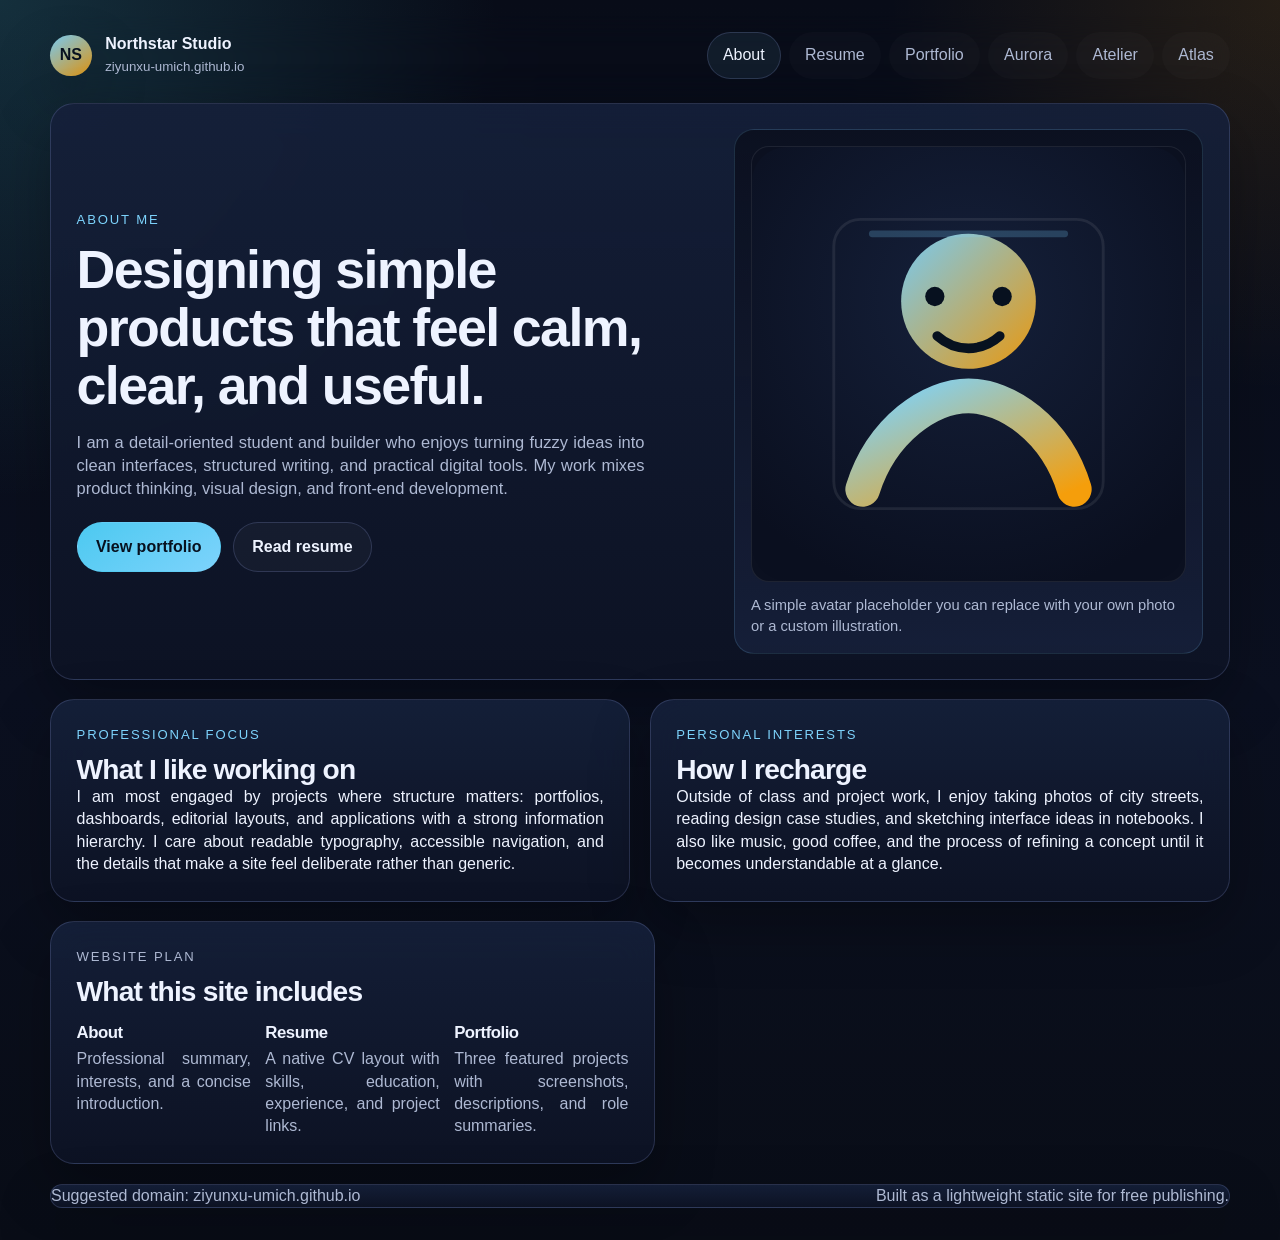
==== index.html @ fbe8fe54 "Build personal website for GitHub Pages" ====
<!doctype html>
<html lang="en">
  <head>
    <meta charset="UTF-8" />
    <meta name="viewport" content="width=device-width, initial-scale=1.0" />
    <meta
      name="description"
      content="Northstar Studio is a personal website with an about page, a native resume, and a curated portfolio of projects."
    />
    <title>Northstar Studio | About</title>
    <link rel="stylesheet" href="styles.css" />
    <script defer src="script.js"></script>
  </head>
  <body>
    <div class="page-shell">
      <header class="site-header">
        <a class="brand" href="index.html">
          <span class="brand-mark">NS</span>
          <span>
            <strong>Northstar Studio</strong>
            <small>ziyunxu-umich.github.io</small>
          </span>
        </a>
        <nav class="site-nav" aria-label="Primary">
          <a href="index.html" data-page="home">About</a>
          <a href="resume.html" data-page="resume">Resume</a>
          <a href="projects.html" data-page="projects">Portfolio</a>
          <a href="projects/aurora.html" data-page="aurora">Aurora</a>
          <a href="projects/atelier.html" data-page="atelier">Atelier</a>
          <a href="projects/atlas.html" data-page="atlas">Atlas</a>
        </nav>
      </header>

      <main>
        <section class="hero card">
          <div class="hero-copy">
            <p class="eyebrow">About me</p>
            <h1>Designing simple products that feel calm, clear, and useful.</h1>
            <p class="lede">
              I am a detail-oriented student and builder who enjoys turning fuzzy ideas into
              clean interfaces, structured writing, and practical digital tools. My work mixes
              product thinking, visual design, and front-end development.
            </p>
            <div class="hero-actions">
              <a class="button button-primary" href="projects.html">View portfolio</a>
              <a class="button button-secondary" href="resume.html">Read resume</a>
            </div>
          </div>
          <figure class="profile-card">
            <img src="assets/avatar.svg" alt="Abstract avatar illustration" />
            <figcaption>
              A simple avatar placeholder you can replace with your own photo or a custom illustration.
            </figcaption>
          </figure>
        </section>

        <section class="content-grid">
          <article class="card narrow-copy">
            <p class="eyebrow">Professional focus</p>
            <h2>What I like working on</h2>
            <p>
              I am most engaged by projects where structure matters: portfolios, dashboards,
              editorial layouts, and applications with a strong information hierarchy. I care about
              readable typography, accessible navigation, and the details that make a site feel
              deliberate rather than generic.
            </p>
          </article>
          <article class="card narrow-copy">
            <p class="eyebrow">Personal interests</p>
            <h2>How I recharge</h2>
            <p>
              Outside of class and project work, I enjoy taking photos of city streets, reading
              design case studies, and sketching interface ideas in notebooks. I also like music,
              good coffee, and the process of refining a concept until it becomes understandable at
              a glance.
            </p>
          </article>
        </section>

        <section class="card narrow-copy feature-band">
          <p class="eyebrow">Website plan</p>
          <h2>What this site includes</h2>
          <div class="split-list">
            <div>
              <h3>About</h3>
              <p>Professional summary, interests, and a concise introduction.</p>
            </div>
            <div>
              <h3>Resume</h3>
              <p>A native CV layout with skills, education, experience, and project links.</p>
            </div>
            <div>
              <h3>Portfolio</h3>
              <p>Three featured projects with screenshots, descriptions, and role summaries.</p>
            </div>
          </div>
        </section>
      </main>

      <footer class="site-footer">
        <p>Suggested domain: ziyunxu-umich.github.io</p>
        <p>Built as a lightweight static site for free publishing.</p>
      </footer>
    </div>
  </body>
</html>
---- styles.css ----
:root {
  color-scheme: dark;
  --bg: #0b1020;
  --bg-soft: #11182d;
  --surface: rgba(16, 24, 45, 0.88);
  --surface-strong: #15203a;
  --border: rgba(164, 185, 255, 0.18);
  --text: #eef3ff;
  --muted: #aeb9d3;
  --accent: #7dd3fc;
  --accent-strong: #4cc9f0;
  --accent-warm: #f59e0b;
  --shadow: 0 24px 60px rgba(0, 0, 0, 0.28);
  --radius: 24px;
  --radius-sm: 16px;
  font-family: "Aptos", "Segoe UI", "Helvetica Neue", Arial, sans-serif;
}

* {
  box-sizing: border-box;
}

html {
  scroll-behavior: smooth;
}

body {
  margin: 0;
  min-height: 100vh;
  color: var(--text);
  background:
    radial-gradient(circle at top left, rgba(77, 208, 225, 0.18), transparent 28%),
    radial-gradient(circle at top right, rgba(245, 158, 11, 0.12), transparent 22%),
    linear-gradient(180deg, #080c18 0%, var(--bg) 56%, #090d17 100%);
  line-height: 1.4;
  text-rendering: optimizeLegibility;
}

img {
  display: block;
  max-width: 100%;
}

a {
  color: inherit;
  text-decoration: none;
}

p {
  margin: 0;
  text-align: justify;
  text-justify: inter-word;
}

h1,
h2,
h3,
.eyebrow,
.site-nav,
.brand,
.button {
  text-align: left;
}

h1,
h2,
h3 {
  margin: 0;
  line-height: 1.08;
  letter-spacing: -0.03em;
}

h1 {
  font-size: clamp(2.6rem, 4.2vw, 4.8rem);
}

h2 {
  font-size: clamp(1.45rem, 2.2vw, 2.1rem);
}

h3 {
  font-size: 1.05rem;
}

.page-shell {
  width: min(1180px, calc(100% - 2rem));
  margin: 0 auto;
  padding: 1rem 0 2rem;
}

.site-header,
.card,
.site-footer {
  backdrop-filter: blur(18px);
}

.site-header {
  display: grid;
  gap: 1rem;
  grid-template-columns: repeat(2, minmax(0, 1fr));
  align-items: center;
  padding: 1rem 0 1.5rem;
}

.brand {
  display: inline-flex;
  align-items: center;
  gap: 0.85rem;
}

.brand strong {
  display: block;
  font-size: 1rem;
}

.brand small {
  color: var(--muted);
}

.brand-mark {
  width: 2.6rem;
  height: 2.6rem;
  display: grid;
  place-items: center;
  border-radius: 50%;
  background: linear-gradient(145deg, rgba(125, 211, 252, 0.95), rgba(245, 158, 11, 0.9));
  color: #07111f;
  font-weight: 800;
  box-shadow: var(--shadow);
}

.site-nav {
  display: flex;
  flex-wrap: wrap;
  justify-content: flex-end;
  gap: 0.5rem;
}

.site-nav a {
  padding: 0.7rem 0.95rem;
  border: 1px solid transparent;
  border-radius: 999px;
  color: var(--muted);
  background: rgba(255, 255, 255, 0.02);
}

.site-nav a:hover,
.site-nav a[aria-current="page"] {
  color: var(--text);
  border-color: var(--border);
  background: rgba(125, 211, 252, 0.08);
}

main {
  display: grid;
  gap: 1.2rem;
}

.card,
.site-footer {
  border: 1px solid var(--border);
  border-radius: var(--radius);
  background: linear-gradient(180deg, rgba(21, 32, 58, 0.92), rgba(13, 19, 36, 0.96));
  box-shadow: var(--shadow);
}

.card {
  padding: clamp(1.1rem, 2vw, 1.7rem);
}

.eyebrow {
  margin-bottom: 0.7rem;
  color: var(--accent);
  font-size: 0.82rem;
  letter-spacing: 0.14em;
  text-transform: uppercase;
}

.lede {
  margin-top: 1rem;
  color: var(--muted);
  max-width: 62ch;
  font-size: 1.03rem;
}

.hero,
.hero-detail {
  display: grid;
  gap: 1.4rem;
  align-items: center;
}

.hero {
  grid-template-columns: 1.15fr 0.85fr;
}

.hero-actions {
  display: flex;
  flex-wrap: wrap;
  gap: 0.75rem;
  margin-top: 1.4rem;
}

.button {
  display: inline-flex;
  align-items: center;
  justify-content: center;
  min-height: 2.95rem;
  padding: 0.8rem 1.15rem;
  border-radius: 999px;
  border: 1px solid transparent;
  font-weight: 700;
}

.button-primary {
  background: linear-gradient(145deg, var(--accent-strong), var(--accent));
  color: #07111f;
}

.button-secondary {
  border-color: var(--border);
  color: var(--text);
  background: rgba(255, 255, 255, 0.03);
}

.profile-card {
  margin: 0;
  padding: 1rem;
  border-radius: calc(var(--radius) - 4px);
  background: linear-gradient(180deg, rgba(10, 14, 28, 0.82), rgba(22, 31, 57, 0.95));
  border: 1px solid rgba(125, 211, 252, 0.16);
}

.profile-card img,
.project-card img,
.project-detail img {
  border-radius: 18px;
  border: 1px solid rgba(255, 255, 255, 0.08);
  background: #0b1020;
}

.profile-card figcaption {
  margin-top: 0.85rem;
  color: var(--muted);
  font-size: 0.92rem;
}

.content-grid,
.detail-grid,
.resume-layout,
.project-grid {
  display: grid;
  gap: 1.2rem;
}

.content-grid {
  grid-template-columns: repeat(2, minmax(0, 1fr));
}

.narrow-copy {
  max-width: 68ch;
}

.feature-band .split-list,
.tag-grid,
.timeline,
.project-links {
  display: grid;
  gap: 0.9rem;
}

.feature-band .split-list {
  grid-template-columns: repeat(3, minmax(0, 1fr));
  margin-top: 1rem;
}

.feature-band h3,
.timeline h3,
.project-links strong {
  margin-bottom: 0.4rem;
}

.feature-band p,
.timeline p,
.project-links span {
  color: var(--muted);
}

.resume-header {
  display: grid;
  grid-template-columns: minmax(0, 1.3fr) minmax(0, 0.7fr);
  gap: 1.2rem;
  align-items: start;
}

.resume-meta {
  display: grid;
  gap: 0.75rem;
  padding: 1rem;
  border-radius: 18px;
  background: rgba(255, 255, 255, 0.03);
  border: 1px solid rgba(255, 255, 255, 0.06);
  color: var(--muted);
}

.resume-layout {
  grid-template-columns: repeat(2, minmax(0, 1fr));
}

.wide-span {
  grid-column: 1 / -1;
}

.tag-grid {
  grid-template-columns: repeat(4, minmax(0, 1fr));
  margin-top: 1rem;
}

.tag-grid span {
  padding: 0.85rem 0.95rem;
  border-radius: 999px;
  background: rgba(255, 255, 255, 0.04);
  border: 1px solid rgba(255, 255, 255, 0.06);
  text-align: center;
  color: var(--text);
}

.timeline {
  margin-top: 1rem;
}

.timeline-meta {
  margin: 0.15rem 0 0.55rem;
  color: var(--accent);
  font-size: 0.94rem;
}

.project-links {
  grid-template-columns: repeat(3, minmax(0, 1fr));
  margin-top: 1rem;
}

.project-links a {
  display: grid;
  gap: 0.35rem;
  padding: 1rem;
  border-radius: 18px;
  border: 1px solid rgba(255, 255, 255, 0.07);
  background: rgba(255, 255, 255, 0.03);
}

.project-grid {
  grid-template-columns: repeat(3, minmax(0, 1fr));
}

.project-card {
  display: grid;
  gap: 1rem;
}

.project-card p {
  color: var(--muted);
  margin: 0.8rem 0 1.1rem;
}

.project-detail {
  grid-template-columns: minmax(0, 0.95fr) minmax(0, 1.05fr);
}

.detail-grid {
  grid-template-columns: repeat(3, minmax(0, 1fr));
}

.site-footer {
  margin-top: 1.2rem;
  display: flex;
  flex-wrap: wrap;
  justify-content: space-between;
  gap: 0.75rem 1rem;
  color: var(--muted);
}

@media (max-width: 980px) {
  .site-header,
  .hero,
  .hero-detail,
  .resume-header,
  .content-grid,
  .resume-layout,
  .project-grid,
  .detail-grid,
  .feature-band .split-list,
  .project-links,
  .tag-grid {
    grid-template-columns: 1fr;
  }

  .site-nav {
    justify-content: flex-start;
  }

  .wide-span {
    grid-column: auto;
  }

  .project-detail img {
    order: -1;
  }
}

@media (max-width: 640px) {
  .page-shell {
    width: min(100% - 1rem, 1180px);
  }

  .site-nav a {
    padding: 0.62rem 0.8rem;
  }

  .card {
    padding: 1rem;
  }

  p {
    line-height: 1.38;
  }
}
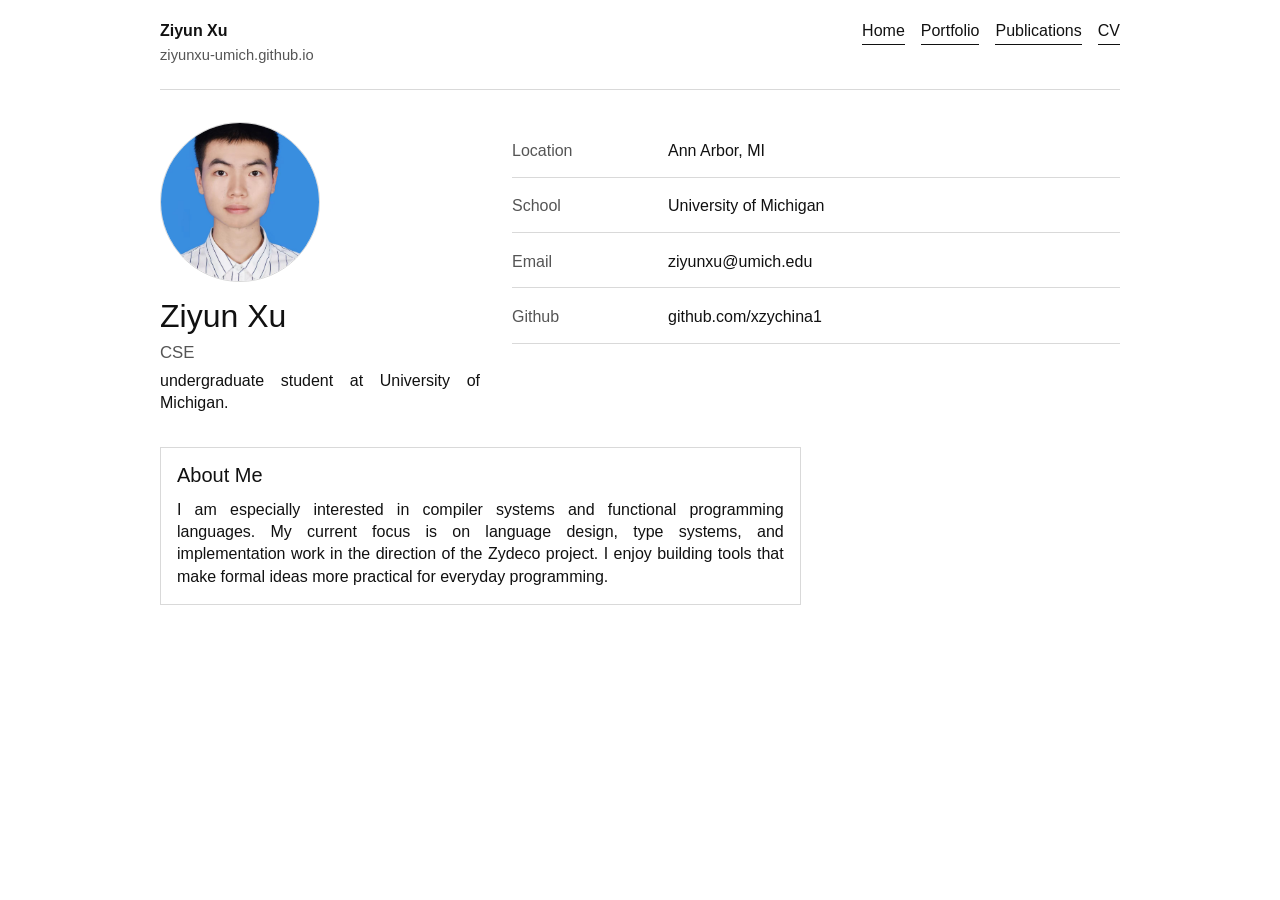
==== commit 94ded636: "Update site to profile and portfolio layout" ====
--- a/index.html
+++ b/index.html
@@ -3,104 +3,70 @@
   <head>
     <meta charset="UTF-8" />
     <meta name="viewport" content="width=device-width, initial-scale=1.0" />
-    <meta
-      name="description"
-      content="Northstar Studio is a personal website with an about page, a native resume, and a curated portfolio of projects."
-    />
-    <title>Northstar Studio | About</title>
+    <meta name="description" content="Ziyun Xu GitHub-style profile page." />
+    <title>Ziyun Xu | Home</title>
     <link rel="stylesheet" href="styles.css" />
     <script defer src="script.js"></script>
   </head>
   <body>
     <div class="page-shell">
       <header class="site-header">
-        <a class="brand" href="index.html">
-          <span class="brand-mark">NS</span>
-          <span>
-            <strong>Northstar Studio</strong>
-            <small>ziyunxu-umich.github.io</small>
-          </span>
-        </a>
+        <div class="brand">
+          <strong>Ziyun Xu</strong>
+          <span>ziyunxu-umich.github.io</span>
+        </div>
         <nav class="site-nav" aria-label="Primary">
-          <a href="index.html" data-page="home">About</a>
-          <a href="resume.html" data-page="resume">Resume</a>
-          <a href="projects.html" data-page="projects">Portfolio</a>
-          <a href="projects/aurora.html" data-page="aurora">Aurora</a>
-          <a href="projects/atelier.html" data-page="atelier">Atelier</a>
-          <a href="projects/atlas.html" data-page="atlas">Atlas</a>
+          <a href="index.html" aria-current="page">Home</a>
+          <a href="portfolio/index.html">Portfolio</a>
+          <a href="publications/index.html">Publications</a>
+          <a href="cv/index.html">CV</a>
         </nav>
       </header>
 
-      <main>
-        <section class="hero card">
-          <div class="hero-copy">
-            <p class="eyebrow">About me</p>
-            <h1>Designing simple products that feel calm, clear, and useful.</h1>
-            <p class="lede">
-              I am a detail-oriented student and builder who enjoys turning fuzzy ideas into
-              clean interfaces, structured writing, and practical digital tools. My work mixes
-              product thinking, visual design, and front-end development.
-            </p>
-            <div class="hero-actions">
-              <a class="button button-primary" href="projects.html">View portfolio</a>
-              <a class="button button-secondary" href="resume.html">Read resume</a>
-            </div>
+      <main class="profile-layout">
+        <aside class="profile-card">
+          <div class="profile-avatar">
+            <img src="微信图片_20260513203422_10_657.jpg" alt="Ziyun Xu profile photo" />
           </div>
-          <figure class="profile-card">
-            <img src="assets/avatar.svg" alt="Abstract avatar illustration" />
-            <figcaption>
-              A simple avatar placeholder you can replace with your own photo or a custom illustration.
-            </figcaption>
-          </figure>
+          <div class="profile-summary">
+            <h1>Ziyun Xu</h1>
+            <p class="profile-role">CSE</p>
+            <p>undergraduate student at University of Michigan.</p>
+          </div>
+        </aside>
+
+        <section class="profile-details" aria-label="Profile details">
+          <div class="profile-row">
+            <span>Location</span>
+            <span>Ann Arbor, MI</span>
+          </div>
+          <div class="profile-row">
+            <span>School</span>
+            <span>University of Michigan</span>
+          </div>
+          <div class="profile-row">
+            <span>Email</span>
+            <a href="mailto:ziyunxu@umich.edu">ziyunxu@umich.edu</a>
+          </div>
+          <div class="profile-row">
+            <span>Github</span>
+            <a href="https://github.com/xzychina1" target="_blank" rel="noreferrer">
+              github.com/xzychina1
+            </a>
+          </div>
         </section>
 
-        <section class="content-grid">
-          <article class="card narrow-copy">
-            <p class="eyebrow">Professional focus</p>
-            <h2>What I like working on</h2>
-            <p>
-              I am most engaged by projects where structure matters: portfolios, dashboards,
-              editorial layouts, and applications with a strong information hierarchy. I care about
-              readable typography, accessible navigation, and the details that make a site feel
-              deliberate rather than generic.
-            </p>
-          </article>
-          <article class="card narrow-copy">
-            <p class="eyebrow">Personal interests</p>
-            <h2>How I recharge</h2>
-            <p>
-              Outside of class and project work, I enjoy taking photos of city streets, reading
-              design case studies, and sketching interface ideas in notebooks. I also like music,
-              good coffee, and the process of refining a concept until it becomes understandable at
-              a glance.
-            </p>
-          </article>
+        <section class="about-box" aria-label="About me">
+          <h2>About Me</h2>
+          <p>
+            I am especially interested in compiler systems and functional programming languages.
+            My current focus is on language design, type systems, and implementation work in the
+            direction of the Zydeco project. I enjoy building tools that make formal ideas more
+            practical for everyday programming.
+          </p>
         </section>
 
-        <section class="card narrow-copy feature-band">
-          <p class="eyebrow">Website plan</p>
-          <h2>What this site includes</h2>
-          <div class="split-list">
-            <div>
-              <h3>About</h3>
-              <p>Professional summary, interests, and a concise introduction.</p>
-            </div>
-            <div>
-              <h3>Resume</h3>
-              <p>A native CV layout with skills, education, experience, and project links.</p>
-            </div>
-            <div>
-              <h3>Portfolio</h3>
-              <p>Three featured projects with screenshots, descriptions, and role summaries.</p>
-            </div>
-          </div>
-        </section>
       </main>
-
-      <footer class="site-footer">
-        <p>Suggested domain: ziyunxu-umich.github.io</p>
-        <p>Built as a lightweight static site for free publishing.</p>
-      </footer>
     </div>
   </body>
 </html>
--- a/styles.css
+++ b/styles.css
@@ -1,19 +1,11 @@
 :root {
-  color-scheme: dark;
-  --bg: #0b1020;
-  --bg-soft: #11182d;
-  --surface: rgba(16, 24, 45, 0.88);
-  --surface-strong: #15203a;
-  --border: rgba(164, 185, 255, 0.18);
-  --text: #eef3ff;
-  --muted: #aeb9d3;
-  --accent: #7dd3fc;
-  --accent-strong: #4cc9f0;
-  --accent-warm: #f59e0b;
-  --shadow: 0 24px 60px rgba(0, 0, 0, 0.28);
-  --radius: 24px;
-  --radius-sm: 16px;
-  font-family: "Aptos", "Segoe UI", "Helvetica Neue", Arial, sans-serif;
+  color-scheme: light;
+  --bg: #ffffff;
+  --text: #111111;
+  --muted: #555555;
+  --border: #d9d9d9;
+  --panel: #ffffff;
+  font-family: Arial, Helvetica, sans-serif;
 }
 
 * {
@@ -27,18 +19,9 @@
 body {
   margin: 0;
   min-height: 100vh;
+  background: var(--bg);
   color: var(--text);
-  background:
-    radial-gradient(circle at top left, rgba(77, 208, 225, 0.18), transparent 28%),
-    radial-gradient(circle at top right, rgba(245, 158, 11, 0.12), transparent 22%),
-    linear-gradient(180deg, #080c18 0%, var(--bg) 56%, #090d17 100%);
   line-height: 1.4;
-  text-rendering: optimizeLegibility;
-}
-
-img {
-  display: block;
-  max-width: 100%;
 }
 
 a {
@@ -55,373 +38,332 @@
 h1,
 h2,
 h3,
-.eyebrow,
-.site-nav,
-.brand,
-.button {
-  text-align: left;
+p,
+a {
+  font-weight: 400;
 }
 
 h1,
 h2,
 h3 {
   margin: 0;
-  line-height: 1.08;
-  letter-spacing: -0.03em;
+  line-height: 1.15;
 }
 
 h1 {
-  font-size: clamp(2.6rem, 4.2vw, 4.8rem);
+  font-size: clamp(2rem, 4vw, 3.6rem);
 }
 
 h2 {
-  font-size: clamp(1.45rem, 2.2vw, 2.1rem);
+  font-size: 1.25rem;
+  margin-bottom: 1rem;
 }
 
 h3 {
-  font-size: 1.05rem;
+  font-size: 1rem;
+  margin-bottom: 0.4rem;
 }
 
 .page-shell {
-  width: min(1180px, calc(100% - 2rem));
+  width: min(960px, calc(100% - 2rem));
   margin: 0 auto;
-  padding: 1rem 0 2rem;
-}
-
-.site-header,
-.card,
-.site-footer {
-  backdrop-filter: blur(18px);
+  padding: 1.25rem 0 2rem;
 }
 
 .site-header {
-  display: grid;
-  gap: 1rem;
-  grid-template-columns: repeat(2, minmax(0, 1fr));
-  align-items: center;
-  padding: 1rem 0 1.5rem;
+  display: flex;
+  justify-content: space-between;
+  align-items: baseline;
+  gap: 1rem;
+  padding: 0 0 1.5rem;
+  border-bottom: 1px solid var(--border);
 }
 
 .brand {
-  display: inline-flex;
-  align-items: center;
-  gap: 0.85rem;
+  display: flex;
+  flex-direction: column;
+  gap: 0.15rem;
 }
 
 .brand strong {
-  display: block;
   font-size: 1rem;
 }
 
-.brand small {
-  color: var(--muted);
-}
-
-.brand-mark {
-  width: 2.6rem;
-  height: 2.6rem;
-  display: grid;
-  place-items: center;
-  border-radius: 50%;
-  background: linear-gradient(145deg, rgba(125, 211, 252, 0.95), rgba(245, 158, 11, 0.9));
-  color: #07111f;
-  font-weight: 800;
-  box-shadow: var(--shadow);
+.brand span {
+  color: var(--muted);
+  font-size: 0.92rem;
 }
 
 .site-nav {
   display: flex;
+  gap: 1rem;
   flex-wrap: wrap;
-  justify-content: flex-end;
-  gap: 0.5rem;
 }
 
 .site-nav a {
-  padding: 0.7rem 0.95rem;
-  border: 1px solid transparent;
-  border-radius: 999px;
-  color: var(--muted);
-  background: rgba(255, 255, 255, 0.02);
+  color: var(--text);
+  padding-bottom: 0.1rem;
+  border-bottom: 1px solid transparent;
 }
 
 .site-nav a:hover,
 .site-nav a[aria-current="page"] {
+  border-bottom-color: var(--text);
+}
+
+
+.blank-main {
+  min-height: calc(100vh - 5rem);
+}
+
+.profile-layout {
+  display: grid;
+  grid-template-columns: minmax(0, 320px) minmax(0, 1fr);
+  gap: 2rem;
+  padding-top: 2rem;
+  align-items: start;
+}
+
+.profile-card {
+  display: grid;
+  gap: 1rem;
+  align-content: start;
+}
+
+.profile-avatar {
+  width: 160px;
+  height: 160px;
+  border: 1px solid var(--border);
+  border-radius: 50%;
+  overflow: hidden;
+}
+
+.profile-avatar img {
+  width: 100%;
+  height: 100%;
+  object-fit: cover;
+  display: block;
+}
+
+.profile-summary {
+  display: grid;
+  gap: 0.35rem;
+}
+
+.profile-summary h1 {
+  font-size: 2rem;
+}
+
+.profile-role {
+  color: var(--muted);
+  font-size: 1.05rem;
+}
+
+.profile-details {
+  display: grid;
+  gap: 0.2rem;
+  padding-top: 0.2rem;
+}
+
+.about-box {
+  grid-column: 1 / -1;
+  max-width: 72ch;
+  border: 1px solid var(--border);
+  padding: 1rem;
+}
+
+.about-box h2 {
+  margin-bottom: 0.75rem;
+}
+
+.repos-box {
+  grid-column: 1 / -1;
+  display: grid;
+  gap: 1rem;
+}
+
+.repo-grid {
+  display: grid;
+  grid-template-columns: repeat(3, minmax(0, 1fr));
+  gap: 1rem;
+}
+
+.repo-card {
+  display: grid;
+  gap: 0.75rem;
+  border: 1px solid var(--border);
+  padding: 1rem;
+  min-height: 170px;
+  background: #fff;
+}
+
+.repo-card-head {
+  display: flex;
+  justify-content: space-between;
+  gap: 1rem;
+  align-items: baseline;
+}
+
+.repo-card-head strong {
+  font-size: 1rem;
+}
+
+.repo-card-head span {
+  color: var(--muted);
+  font-size: 0.9rem;
+}
+
+.repo-card p {
   color: var(--text);
-  border-color: var(--border);
-  background: rgba(125, 211, 252, 0.08);
-}
-
-main {
+}
+
+.repo-lang {
+  justify-self: start;
+  border: 1px solid var(--border);
+  padding: 0.2rem 0.55rem;
+  border-radius: 999px;
+  font-size: 0.85rem;
+  color: var(--muted);
+}
+
+.cv-page {
+  display: grid;
+  gap: 1.5rem;
+  padding-top: 1.5rem;
+}
+
+.cv-head {
+  border-bottom: 1px solid var(--border);
+  padding-bottom: 0.9rem;
+}
+
+.cv-head h1 {
+  font-size: 2rem;
+  margin-bottom: 0.35rem;
+}
+
+.cv-section {
+  display: grid;
+  gap: 0.95rem;
+}
+
+.cv-section h2 {
+  font-size: 1.1rem;
+  text-transform: uppercase;
+  margin-bottom: 0;
+}
+
+.cv-item {
+  display: grid;
+  gap: 0.35rem;
+}
+
+.cv-item-top {
+  display: flex;
+  justify-content: space-between;
+  align-items: baseline;
+  gap: 1rem;
+}
+
+.cv-item-top h3 {
+  margin-bottom: 0;
+  font-size: 1rem;
+}
+
+.cv-item-top span {
+  color: var(--muted);
+  white-space: nowrap;
+}
+
+.cv-topic {
+  color: var(--muted);
+}
+
+.cv-item ul {
+  margin: 0;
+  padding-left: 1.25rem;
+}
+
+.cv-item li {
+  margin: 0.25rem 0;
+}
+
+.cv-skills {
+  display: grid;
+  gap: 0.4rem;
+}
+
+.portfolio-page {
   display: grid;
   gap: 1.2rem;
-}
-
-.card,
-.site-footer {
-  border: 1px solid var(--border);
-  border-radius: var(--radius);
-  background: linear-gradient(180deg, rgba(21, 32, 58, 0.92), rgba(13, 19, 36, 0.96));
-  box-shadow: var(--shadow);
-}
-
-.card {
-  padding: clamp(1.1rem, 2vw, 1.7rem);
-}
-
-.eyebrow {
-  margin-bottom: 0.7rem;
-  color: var(--accent);
-  font-size: 0.82rem;
-  letter-spacing: 0.14em;
-  text-transform: uppercase;
-}
-
-.lede {
-  margin-top: 1rem;
-  color: var(--muted);
-  max-width: 62ch;
-  font-size: 1.03rem;
-}
-
-.hero,
-.hero-detail {
-  display: grid;
-  gap: 1.4rem;
-  align-items: center;
-}
-
-.hero {
-  grid-template-columns: 1.15fr 0.85fr;
-}
-
-.hero-actions {
-  display: flex;
-  flex-wrap: wrap;
-  gap: 0.75rem;
-  margin-top: 1.4rem;
-}
-
-.button {
-  display: inline-flex;
-  align-items: center;
-  justify-content: center;
-  min-height: 2.95rem;
-  padding: 0.8rem 1.15rem;
-  border-radius: 999px;
-  border: 1px solid transparent;
-  font-weight: 700;
-}
-
-.button-primary {
-  background: linear-gradient(145deg, var(--accent-strong), var(--accent));
-  color: #07111f;
-}
-
-.button-secondary {
-  border-color: var(--border);
-  color: var(--text);
-  background: rgba(255, 255, 255, 0.03);
-}
-
-.profile-card {
-  margin: 0;
-  padding: 1rem;
-  border-radius: calc(var(--radius) - 4px);
-  background: linear-gradient(180deg, rgba(10, 14, 28, 0.82), rgba(22, 31, 57, 0.95));
-  border: 1px solid rgba(125, 211, 252, 0.16);
-}
-
-.profile-card img,
-.project-card img,
-.project-detail img {
-  border-radius: 18px;
-  border: 1px solid rgba(255, 255, 255, 0.08);
-  background: #0b1020;
-}
-
-.profile-card figcaption {
-  margin-top: 0.85rem;
-  color: var(--muted);
-  font-size: 0.92rem;
-}
-
-.content-grid,
-.detail-grid,
-.resume-layout,
-.project-grid {
-  display: grid;
-  gap: 1.2rem;
-}
-
-.content-grid {
-  grid-template-columns: repeat(2, minmax(0, 1fr));
-}
-
-.narrow-copy {
-  max-width: 68ch;
-}
-
-.feature-band .split-list,
-.tag-grid,
-.timeline,
-.project-links {
-  display: grid;
-  gap: 0.9rem;
-}
-
-.feature-band .split-list {
+  padding-top: 1.5rem;
+}
+
+.portfolio-head {
+  display: grid;
+  gap: 0.45rem;
+}
+
+.portfolio-head h1 {
+  font-size: 2rem;
+}
+
+.portfolio-grid {
+  display: grid;
   grid-template-columns: repeat(3, minmax(0, 1fr));
-  margin-top: 1rem;
-}
-
-.feature-band h3,
-.timeline h3,
-.project-links strong {
-  margin-bottom: 0.4rem;
-}
-
-.feature-band p,
-.timeline p,
-.project-links span {
-  color: var(--muted);
-}
-
-.resume-header {
-  display: grid;
-  grid-template-columns: minmax(0, 1.3fr) minmax(0, 0.7fr);
-  gap: 1.2rem;
-  align-items: start;
-}
-
-.resume-meta {
-  display: grid;
-  gap: 0.75rem;
-  padding: 1rem;
-  border-radius: 18px;
-  background: rgba(255, 255, 255, 0.03);
-  border: 1px solid rgba(255, 255, 255, 0.06);
-  color: var(--muted);
-}
-
-.resume-layout {
-  grid-template-columns: repeat(2, minmax(0, 1fr));
-}
-
-.wide-span {
-  grid-column: 1 / -1;
-}
-
-.tag-grid {
-  grid-template-columns: repeat(4, minmax(0, 1fr));
-  margin-top: 1rem;
-}
-
-.tag-grid span {
-  padding: 0.85rem 0.95rem;
-  border-radius: 999px;
-  background: rgba(255, 255, 255, 0.04);
-  border: 1px solid rgba(255, 255, 255, 0.06);
-  text-align: center;
-  color: var(--text);
-}
-
-.timeline {
-  margin-top: 1rem;
-}
-
-.timeline-meta {
-  margin: 0.15rem 0 0.55rem;
-  color: var(--accent);
-  font-size: 0.94rem;
-}
-
-.project-links {
-  grid-template-columns: repeat(3, minmax(0, 1fr));
-  margin-top: 1rem;
-}
-
-.project-links a {
-  display: grid;
-  gap: 0.35rem;
-  padding: 1rem;
-  border-radius: 18px;
-  border: 1px solid rgba(255, 255, 255, 0.07);
-  background: rgba(255, 255, 255, 0.03);
-}
-
-.project-grid {
-  grid-template-columns: repeat(3, minmax(0, 1fr));
-}
-
-.project-card {
-  display: grid;
-  gap: 1rem;
-}
-
-.project-card p {
-  color: var(--muted);
-  margin: 0.8rem 0 1.1rem;
-}
-
-.project-detail {
-  grid-template-columns: minmax(0, 0.95fr) minmax(0, 1.05fr);
-}
-
-.detail-grid {
-  grid-template-columns: repeat(3, minmax(0, 1fr));
-}
-
-.site-footer {
-  margin-top: 1.2rem;
-  display: flex;
-  flex-wrap: wrap;
-  justify-content: space-between;
-  gap: 0.75rem 1rem;
-  color: var(--muted);
-}
-
-@media (max-width: 980px) {
-  .site-header,
-  .hero,
-  .hero-detail,
-  .resume-header,
-  .content-grid,
-  .resume-layout,
-  .project-grid,
-  .detail-grid,
-  .feature-band .split-list,
-  .project-links,
-  .tag-grid {
-    grid-template-columns: 1fr;
-  }
-
-  .site-nav {
-    justify-content: flex-start;
-  }
-
-  .wide-span {
-    grid-column: auto;
-  }
-
-  .project-detail img {
-    order: -1;
-  }
-}
-
-@media (max-width: 640px) {
-  .page-shell {
-    width: min(100% - 1rem, 1180px);
-  }
-
-  .site-nav a {
-    padding: 0.62rem 0.8rem;
-  }
-
-  .card {
-    padding: 1rem;
-  }
-
-  p {
-    line-height: 1.38;
+  gap: 1rem;
+}
+
+.portfolio-card {
+  min-height: 160px;
+  border: 1px solid var(--border);
+}
+
+.profile-row {
+  display: grid;
+  grid-template-columns: 140px minmax(0, 1fr);
+  gap: 1rem;
+  padding: 0.9rem 0;
+  border-bottom: 1px solid var(--border);
+}
+
+.profile-row span:first-child {
+  color: var(--muted);
+}
+
+@media (max-width: 760px) {
+  .profile-layout {
+    grid-template-columns: 1fr;
+  }
+
+  .profile-row {
+    grid-template-columns: 1fr;
+    gap: 0.35rem;
+  }
+
+  .cv-item-top {
+    flex-direction: column;
+    align-items: flex-start;
+    gap: 0.15rem;
+  }
+
+  .portfolio-grid {
+    grid-template-columns: 1fr;
+  }
+
+  .repo-grid {
+    grid-template-columns: 1fr;
+  }
+}
+
+@media (max-width: 760px) {
+  .site-header {
+    flex-direction: column;
+    align-items: flex-start;
+  }
+
+  .list-grid,
+  .cv-grid {
+    grid-template-columns: 1fr;
   }
 }
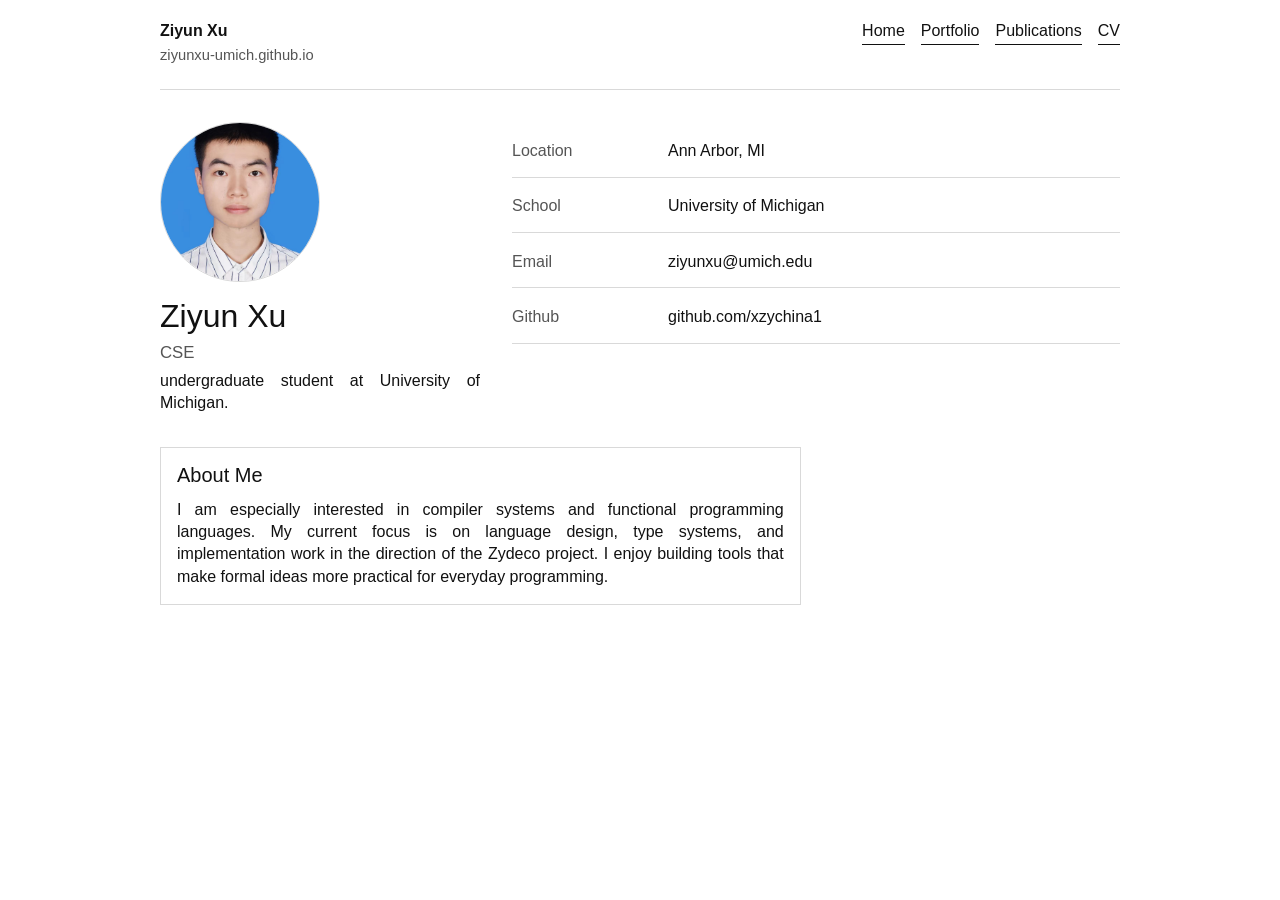
==== commit a534cef7: "Update home navigation target" ====
--- a/index.html
+++ b/index.html
@@ -16,7 +16,7 @@
           <span>ziyunxu-umich.github.io</span>
         </div>
         <nav class="site-nav" aria-label="Primary">
-          <a href="index.html" aria-current="page">Home</a>
+          <a href="https://xzychina1.github.io/ziyunxu-umich.github.io/cv/index.html" aria-current="page">Home</a>
           <a href="portfolio/index.html">Portfolio</a>
           <a href="publications/index.html">Publications</a>
           <a href="cv/index.html">CV</a>
